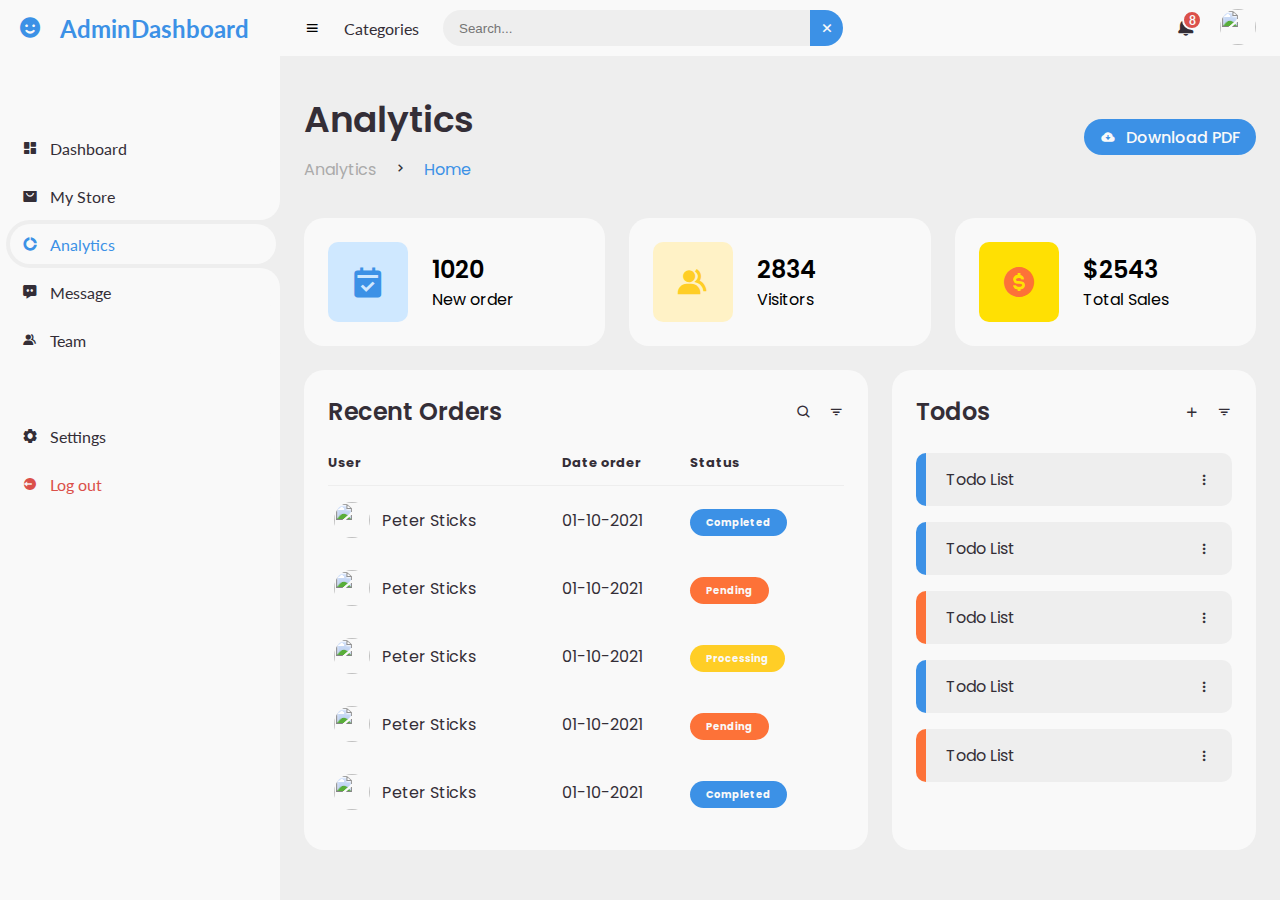
==== analytics.html @ ce83b7dd "dashboard" ====
<!DOCTYPE html>
<html lang="en">
    <head>
        <meta charset="UTF-8" />
        <meta name="viewport" content="width=device-width, initial-scale=1.0" />
        <link href="https://unpkg.com/boxicons@2.1.4/css/boxicons.min.css" rel="stylesheet" />
        <link rel="stylesheet" href="styles.css" />
        <title>AdminDashboard</title>
    </head>
    <body>
        <!-- SIDEBAR -->
        <section id="sidebar">
            <a href="#" class="brand">
                <i class="bx bxs-smile"></i>
                <span class="text">AdminDashboard</span>
            </a>

            <ul class="side-menu top">
                <li class="active">
                    <a href="index.html">
                        <i class="bx bxs-dashboard"></i>
                        <span class="text">Dashboard</span>
                    </a>
                </li>

                <li>
                    <a href="my-store.html">
                        <i class="bx bxs-shopping-bag-alt"></i>
                        <span class="text">My Store</span>
                    </a>
                </li>
                <li>
                    <a href="analytics.html">
                        <i class="bx bxs-doughnut-chart"></i>
                        <span class="text">Analytics</span>
                    </a>
                </li>
                <li>
                    <a href="message.html">
                        <i class="bx bxs-message-dots"></i>
                        <span class="text">Message</span>
                    </a>
                </li>
                <li>
                    <a href="team.html">
                        <i class="bx bxs-group"></i>
                        <span class="text">Team</span>
                    </a>
                </li>
            </ul>

            <ul class="side-menu">
                <li>
                    <a href="#">
                        <i class="bx bxs-cog"></i>
                        <span class="text">Settings</span>
                    </a>
                </li>

                <li>
                    <a href="#" class="logout">
                        <i class="bx bxs-log-out-circle"></i>
                        <span class="text">Log out</span>
                    </a>
                </li>
            </ul>
        </section>

        <section id="content">
            <nav>
                <i class="bx bx-menu"></i>
                <a href="#" class="nav-link">Categories</a>
                <form action="#">
                    <div class="form-input">
                        <input type="search" placeholder="Search..." />
                        <button type="submit" class="search-btn">
                            <i class="bx bx-search"></i>
                        </button>
                    </div>
                </form>
                <a href="#" class="notification">
                    <i class="bx bxs-bell"></i>
                    <span class="num">8</span>
                </a>

                <a href="#" class="profile">
                    <img src="images/bohemian-man-with-his-arms-crossed.jpg" alt="" />
                </a>
            </nav>

            <main>
                <div class="head-title">
                    <div class="left">
                        <h1>Analytics</h1>
                        <ul class="breadcrumb">
                            <li>
                                <a href="#">Analytics</a>
                            </li>
                            <li><i class="bx bx-chevron-right"></i></li>
                            <li>
                                <a href="#" class="active">Home</a>
                            </li>
                        </ul>
                    </div>
                    <a href="#" class="btn-download">
                        <i class="bx bxs-cloud-download"></i>
                        <span class="text">Download PDF</span>
                    </a>
                </div>

                <ul class="box-info">
                    <li>
                        <i class="bx bxs-calendar-check"></i>
                        <span class="text">
                            <h3>1020</h3>
                            <p>New order</p>
                        </span>
                    </li>

                    <li>
                        <i class="bx bxs-group"></i>
                        <span class="text">
                            <h3>2834</h3>
                            <p>Visitors</p>
                        </span>
                    </li>
                    <li>
                        <i class="bx bxs-dollar-circle"></i>
                        <span class="text">
                            <h3>$2543</h3>
                            <p>Total Sales</p>
                        </span>
                    </li>
                </ul>

                <div class="table-data">
                    <div class="order">
                        <div class="head">
                            <h3>Recent Orders</h3>
                            <i class="bx bx-search"></i>
                            <i class="bx bx-filter"></i>
                        </div>

                        <table>
                            <thead>
                                <tr>
                                    <th>User</th>
                                    <th>Date order</th>
                                    <th>Status</th>
                                </tr>
                            </thead>

                            <tbody>
                                <tr>
                                    <td>
                                        <img
                                            src="images/bohemian-man-with-his-arms-crossed.jpg"
                                            alt="" />
                                        <p>Peter Sticks</p>
                                    </td>
                                    <td>01-10-2021</td>
                                    <td><span class="status completed">Completed</span></td>
                                </tr>

                                <tr>
                                    <td>
                                        <img
                                            src="images/bohemian-man-with-his-arms-crossed.jpg"
                                            alt="" />
                                        <p>Peter Sticks</p>
                                    </td>
                                    <td>01-10-2021</td>
                                    <td><span class="status pending">Pending</span></td>
                                </tr>

                                <tr>
                                    <td>
                                        <img
                                            src="images/bohemian-man-with-his-arms-crossed.jpg"
                                            alt="" />
                                        <p>Peter Sticks</p>
                                    </td>
                                    <td>01-10-2021</td>
                                    <td><span class="status process">Processing</span></td>
                                </tr>
                                <tr>
                                    <td>
                                        <img
                                            src="images/bohemian-man-with-his-arms-crossed.jpg"
                                            alt="" />
                                        <p>Peter Sticks</p>
                                    </td>
                                    <td>01-10-2021</td>
                                    <td><span class="status pending">Pending</span></td>
                                </tr>
                                <tr>
                                    <td>
                                        <img
                                            src="images/bohemian-man-with-his-arms-crossed.jpg"
                                            alt="" />
                                        <p>Peter Sticks</p>
                                    </td>
                                    <td>01-10-2021</td>
                                    <td><span class="status completed">Completed</span></td>
                                </tr>
                            </tbody>
                        </table>
                    </div>

                    <div class="todo">
                        <div class="head">
                            <h3>Todos</h3>
                            <i class="bx bx-plus"></i>
                            <i class="bx bx-filter"></i>
                        </div>

                        <ul class="todo-list">
                            <li class="completed">
                                <p>Todo List</p>
                                <i class="bx bx-dots-vertical-rounded"></i>
                            </li>
                            <li class="completed">
                                <p>Todo List</p>
                                <i class="bx bx-dots-vertical-rounded"></i>
                            </li>
                            <li class="not-completed">
                                <p>Todo List</p>
                                <i class="bx bx-dots-vertical-rounded"></i>
                            </li>
                            <li class="completed">
                                <p>Todo List</p>
                                <i class="bx bx-dots-vertical-rounded"></i>
                            </li>
                            <li class="not-completed">
                                <p>Todo List</p>
                                <i class="bx bx-dots-vertical-rounded"></i>
                            </li>
                        </ul>
                    </div>
                </div>
            </main>
        </section>

        <script src="script.js"></script>
    </body>
</html>
---- styles.css ----
@import url("https://fonts.googleapis.com/css2?family=Lato:ital,wght@0,100;0,300;0,400;0,700;0,900;1,100;1,300;1,400;1,700;1,900&family=Poppins:ital,wght@0,100;0,200;0,300;0,400;0,500;0,600;0,700;0,800;0,900;1,100;1,200;1,300;1,400;1,500;1,600;1,700;1,800;1,900&display=swap");

* {
    margin: 0;
    padding: 0;
    box-sizing: border-box;
}

a {
    text-decoration: none;
}

li {
    list-style: none;
}

:root {
    --poppins: "Poppins", sans-serif;
    --lato: "lato", sans-serif;

    --light: #f9f9f9;
    --blue: #3c91e6;
    --light-blue: #cfe8ff;
    --grey: #eee;
    --dark-grey: #aaaaaa;
    --dark: #342e37;
    --red: #db504a;
    --yellow: #ffce26;
    --light-yellow: #fff2c6;
    --orange: #fd7238;
    --light-orange: #ffe003;
}
html {
    overflow-x: hidden;
}
body {
    background-color: var(--grey);
    overflow-x: hidden;
}

/* SIDEBAR */
#sidebar {
    position: fixed;
    top: 0;
    left: 0;
    width: 280px;
    height: 100%;
    background-color: var(--light);
    z-index: 1000;
    font-family: var(--lato);
    transition: 0.3s ease;
    overflow-x: hidden;
    scrollbar-width: none;
}
#sidebar::-webkit-scrollbar {
    display: none;
}
#sidebar.hide {
    width: 60px;
}

#sidebar .brand {
    font-size: 24px;
    font-weight: 700;
    height: 56px;
    display: block;
    display: flex;
    align-items: center;
    color: var(--blue);
    position: sticky;
    top: 0;
    left: 0;
    background: var(--light);
    z-index: 500;
    padding-bottom: 20px;
    box-sizing: content-box;
}

#sidebar .brand .bx {
    min-width: 60px;
    display: flex;
    justify-content: center;
}

#sidebar .side-menu {
    width: 100%;
    margin-top: 48px;
}

#sidebar .side-menu li {
    height: 48px;
    background: transparent;
    margin-left: 6px;
    border-radius: 48px 0 0 48px;
    padding: 4px;
}

#sidebar .side-menu li.active {
    background: var(--grey);
    position: relative;
}

#sidebar .side-menu li.active::before {
    content: "";
    position: absolute;
    width: 40px;
    height: 40px;
    border-radius: 50%;
    top: -40px;
    right: 0;
    box-shadow: 20px 20px 0 var(--grey);
    z-index: -1;
}

#sidebar .side-menu li.active::after {
    content: "";
    position: absolute;
    width: 40px;
    height: 40px;
    border-radius: 50%;
    bottom: -40px;
    right: 0;
    box-shadow: 20px -20px 0 var(--grey);
    z-index: -1;
}

#sidebar .side-menu li a {
    width: 100%;
    height: 100%;
    background: var(--light);
    display: flex;
    align-items: center;
    border-radius: 48px;
    font-size: 16px;
    color: var(--dark);
    white-space: nowrap;
    overflow-x: hidden;
}

#sidebar .side-menu li.active a {
    color: var(--blue);
}

#sidebar.hide .side-menu li a {
    width: calc(48px - (4px * 2));
    transition: width 0.3s ease;
}

#sidebar .side-menu li a.logout {
    color: var(--red);
}

#sidebar .side-menu.top li a:hover {
    color: var(--blue);
}
#sidebar .side-menu li a .bx {
    min-width: calc(60px - ((4px + 6px) * 2));
    display: flex;
    justify-content: center;
}
/* SIDEBAR */

/* CONTENT */
#content {
    position: relative;
    width: calc(100% - 280px);
    left: 280px;
    transition: 0.3s ease;
}

#sidebar.hide ~ #content {
    width: calc(100% - 60px);
    left: 60px;
}
/* CONTENT */

/* NAVBAR */
#content nav {
    height: 56px;
    background: var(--light);
    padding: 0 24px;
    display: flex;
    align-items: center;
    grid-gap: 24px;
    font-family: var(--lato);
    position: sticky;
    top: 0;
    left: 0;
    z-index: 2000;
}

#content nav::before {
    content: "";
    position: absolute;
    width: 40px;
    height: 40px;
    bottom: -40px;
    left: 0;
    border-radius: 50%;
    box-shadow: -20px -20px 0 var (--light);
}

#content nav a {
    color: var(--dark);
}

#content nav .bx.bx-menu {
    cursor: pointer;
}

#content nav .nav-link {
    font-size: 16px;
    transition: 0.3s ease;
}

#content nav .nav-link:hover {
    color: var(--blue);
}

#content nav form {
    max-width: 400px;
    width: 100%;
    margin-right: auto;
}

#content nav form .form-input {
    display: flex;
    align-items: center;
    height: 36px;
}

#content nav form .form-input input {
    flex-grow: 1;
    padding: 0 16px;
    height: 100%;
    border: none;
    background: var(--grey);
    border-radius: 36px 0 0 36px;
    outline: none;
    width: 100%;
}

#content nav form .form-input button {
    width: 36px;
    height: 100%;
    display: flex;
    justify-content: center;
    align-items: center;
    background: var(--blue);
    color: var(--light);
    font-size: 18px;
    border: none;
    outline: none;
    border-radius: 0 36px 36px 0;
    cursor: pointer;
}

#content nav .notification {
    font-size: 20px;
    position: relative;
}

#content nav .notification .num {
    position: absolute;
    top: -6px;
    right: -6px;
    width: 20px;
    height: 20px;
    border-radius: 50%;
    border: 2px solid var(--light);
    background: var(--red);
    color: var(--light);
    font-weight: 700;
    font-size: 12px;
    display: flex;
    justify-content: center;
    align-items: center;
}

#content nav .profile img {
    width: 36px;
    height: 36px;
    object-fit: cover;
    border-radius: 50%;
}
/* NAVBAR */

/* MAIN */

#content main {
    width: 100%;
    padding: 36px 24px;
    font-family: var(--poppins);
    max-height: calc(100vh - 56px);
    overflow-y: auto;
}

#content main .head-title {
    display: flex;
    align-items: center;
    justify-content: space-between;
    grid-gap: 16px;
    flex-wrap: wrap;
}

#content main .head-title .left h1 {
    font-size: 36px;
    font-weight: 600;
    margin-bottom: 10px;
    color: var(--dark);
}

#content main .head-title .left .breadcrumb {
    display: flex;
    align-items: center;
    grid-gap: 16px;
}

#content main .head-title .left .breadcrumb li {
    color: var(--dark);
}

#content main .head-title .left .breadcrumb li a {
    color: var(--dark-grey);
    pointer-events: none;
}

#content main .head-title .left .breadcrumb li a.active {
    color: var(--blue);
    pointer-events: unset;
}
#content main .head-title .btn-download {
    height: 36px;
    padding: 0 16px;
    border-radius: 36px;
    background: var(--blue);
    color: var(--light);
    display: flex;
    justify-content: center;
    align-items: center;
    grid-gap: 10px;
    font-weight: 500;
}

#content main .box-info {
    display: grid;
    grid-template-columns: repeat(auto-fit, minmax(240px, 1fr));
    grid-gap: 24px;
    margin-top: 36px;
}

#content main .box-info li {
    padding: 24px;
    background: var(--light);
    border-radius: 20px;
    display: flex;
    align-items: center;
    grid-gap: 24px;
}
#content main .box-info li .bx {
    width: 80px;
    height: 80px;
    border-radius: 10px;
    font-size: 36px;
    display: flex;
    justify-content: center;
    align-items: center;
}

#content main .box-info li:nth-child(1) .bx {
    background: var(--light-blue);
    color: var(--blue);
}

#content main .box-info li:nth-child(2) .bx {
    background: var(--light-yellow);
    color: var(--yellow);
}

#content main .box-info li:nth-child(3) .bx {
    background: var(--light-orange);
    color: var(--orange);
}

#content main .box-info li .text h3 {
    font-size: 24px;
    font-weight: 600;
}

#content main .table-data {
    display: flex;
    flex-wrap: wrap;
    grid-gap: 24px;
    margin-top: 24px;
    width: 100%;
    color: var(--dark);
}

#content main .table-data > div {
    border-radius: 20px;
    background: var(--light);
    padding: 24px;
    overflow-x: auto;
}

#content main .table-data .head {
    display: flex;
    align-items: center;
    grid-gap: 16px;
    margin-bottom: 24px;
}

#content main .table-data .head h3 {
    margin-right: auto;
    font-size: 24px;
    font-weight: 600;
}

#content main .table-data .head .bx {
    cursor: pointer;
}

#content main .table-data .order {
    flex-grow: 1;
    flex-basis: 500px;
}

#content main .table-data .order table {
    width: 100%;
    border-collapse: collapse;
}

#content main .table-data .order table th {
    padding-bottom: 12px;
    font-size: 13px;
    text-align: left;
    border-bottom: 1px solid var(--grey);
}

#content main .table-data .order table td {
    padding: 16px 0;
}

#content main .table-data .order table tr td:first-child {
    display: flex;
    align-items: center;
    grid-gap: 12px;
    padding-left: 6px;
}

#content main .table-data .order table tr td img {
    width: 36px;
    height: 36px;
    border-radius: 50%;
    object-fit: cover;
}

#content main .table-data .order table tbody tr:hover {
    background: var(--grey);
}

#content main .table-data .order table tr td .status {
    font-size: 10px;
    padding: 6px 16px;
    color: var(--light);
    border-radius: 20px;
    font-weight: 700;
}

#content main .table-data .order table tr td .status.completed {
    background: var(--blue);
}

#content main .table-data .order table tr td .status.process {
    background: var(--yellow);
}
#content main .table-data .order table tr td .status.pending {
    background: var(--orange);
}

#content main .table-data .todo {
    flex-grow: 1;
    flex-basis: 300px;
}

#content main .table-data .todo .todo-list {
    width: 100%;
}

#content main .table-data .todo .todo-list li {
    width: 100%;
    margin-bottom: 16px;
    background: var(--grey);
    border-radius: 10px;
    padding: 14px 20px;
    display: flex;
    justify-content: space-between;
    align-items: center;
    border-left: 10px solid;
}

#content main .table-data .todo .todo-list li .bx {
    cursor: pointer;
}

#content main .table-data .todo .todo-list li.completed {
    border-left: 10px solid var(--blue);
}

#content main .table-data .todo .todo-list li.not-completed {
    border-left: 10px solid var(--orange);
}

#content main .table-data .todo .todo-list li:last-child {
    margin-bottom: 0;
}
/* MAIN */

/* MEDIA RESPONSIVENESS */
@media screen and (max-width: 768px) {
    #sidebar {
        width: 200px;
    }
    #content {
        width: calc(100% - 60px);
        left: 200px;
    }

    #content nav .nav-link {
        display: none;
    }
}

@media screen and (max-width: 576px) {
    #content nav form .form-input input {
        display: none;
    }

    #content nav form .form-input button {
        width: auto;
        height: auto;
        background: transparent;
        border-radius: none;
        color: var(--dark);
    }

    #content nav form.show .form-input input {
        display: block;
        width: 100%;
    }
    #content nav form.show .form-input button {
        width: 36px;
        height: 100%;
        border-radius: 0 36px 36px 0;
        color: var (--light);
        background: var(--red);
    }
    #content nav form.show ~ .notification,
    #content nav form.show ~ .profile {
        display: none;
    }

    #content main .box-info {
        grid-template-columns: 1fr;
    }

    #content main .table-data .head {
        min-width: 420px;
    }

    #content main .table-data .order table {
        min-width: 420px;
    }

    #content main .table-data .todo .todo-list {
        min-width: 420px;
    }
}

@media screen and (max-width: 400px) {
    .product-card h2 {
        overflow: hidden;
    }

    .product-card {
        max-width: 90%;
    }
}

@media screen and (max-width: 360px) {
    .product-card {
        max-width: 90%;
    }

    .product-card h2 {
        max-width: 100px;
        overflow: hidden;
        font-size: 5px;
    }
}

@media screen and (max-width: 360px) {
    .product-card {
        max-width: 90%;
    }

    .product-card img {
        max-width: 80px;
    }
}

/* MEDIA RESPONSIVENESS */

/* My-store styling */

.container {
    width: 100%;
    max-width: 1800px;
    background-color: white;
    padding: 20px;
    border-radius: 8px;
    box-shadow: 0 5px 15px rgba(0, 0, 0, 0.1);
}

.product-card {
    border: 1px solid #ddd;
    padding: 15px;
    margin: 10px;
    text-align: center;
    width: 200px;
    border-radius: 8px;
    padding: 15px;
    box-shadow: 0 4px 8px rgba(0, 0, 0, 0.1);
    transition: transform 0.2s;
}

.product-card:hover {
    transform: scale(1.05);
    cursor: pointer;
}

.product-card img {
    width: 100px;
    height: 100px;
    object-fit: contain;
}
#product-list {
    display: flex;
    flex-wrap: wrap;
    justify-content: space-around;
}
.product-card h2 {
    text-align: center;
    justify-content: center;
    margin-bottom: 20px;
    font-size: 1rem;
}

.product-card p {
    justify-content: center;
    text-align: center;
    align-items: center;
    justify-items: center;
}

.product-price {
    font-size: 1.4rem;
    color: #ff5722;
    font-weight: bold;
    margin: 10px 0;
}

.product-description {
    font-size: 0.9rem;
    color: #555;
    margin-bottom: 15px;
    line-height: 1.5;
    max-height: 60px;
    overflow: hidden;
    text-overflow: ellipsis;
}

.product-ratings {
    font-size: 1rem;
    color: #4caf50;
    font-weight: 600;
}
/* My-store styling */
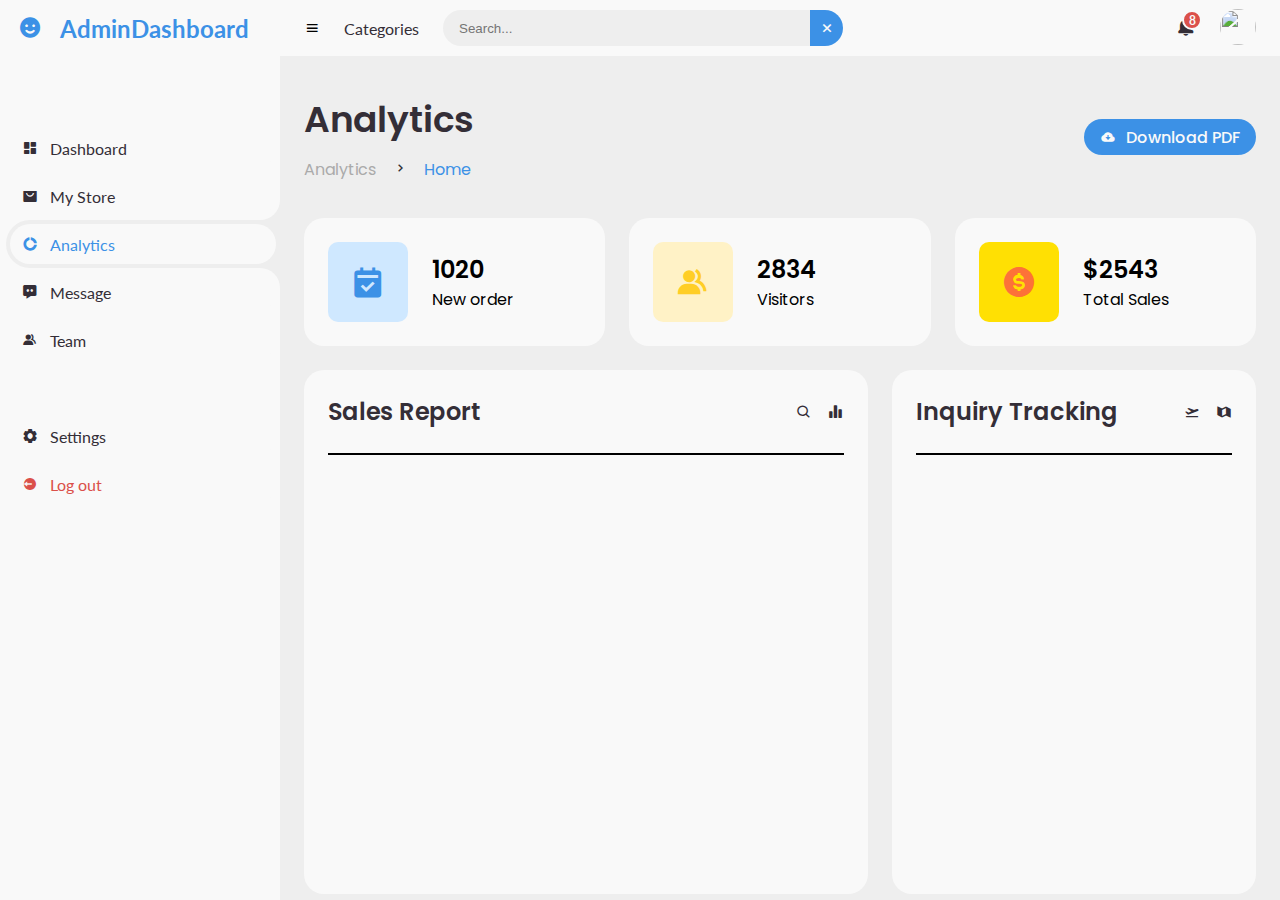
==== commit c322938c: "new" ====
--- a/analytics.html
+++ b/analytics.html
@@ -5,6 +5,8 @@
         <meta name="viewport" content="width=device-width, initial-scale=1.0" />
         <link href="https://unpkg.com/boxicons@2.1.4/css/boxicons.min.css" rel="stylesheet" />
         <link rel="stylesheet" href="styles.css" />
+        <script src="https://cdn.jsdelivr.net/npm/chart.js"></script>
+
         <title>AdminDashboard</title>
     </head>
     <body>
@@ -136,105 +138,55 @@
                 <div class="table-data">
                     <div class="order">
                         <div class="head">
-                            <h3>Recent Orders</h3>
+                            <h3>Sales Report</h3>
                             <i class="bx bx-search"></i>
-                            <i class="bx bx-filter"></i>
+                            <i class="bx bxs-bar-chart-alt-2"></i>
                         </div>
 
-                        <table>
-                            <thead>
-                                <tr>
-                                    <th>User</th>
-                                    <th>Date order</th>
-                                    <th>Status</th>
-                                </tr>
-                            </thead>
-
-                            <tbody>
-                                <tr>
-                                    <td>
-                                        <img
-                                            src="images/bohemian-man-with-his-arms-crossed.jpg"
-                                            alt="" />
-                                        <p>Peter Sticks</p>
-                                    </td>
-                                    <td>01-10-2021</td>
-                                    <td><span class="status completed">Completed</span></td>
-                                </tr>
-
-                                <tr>
-                                    <td>
-                                        <img
-                                            src="images/bohemian-man-with-his-arms-crossed.jpg"
-                                            alt="" />
-                                        <p>Peter Sticks</p>
-                                    </td>
-                                    <td>01-10-2021</td>
-                                    <td><span class="status pending">Pending</span></td>
-                                </tr>
-
-                                <tr>
-                                    <td>
-                                        <img
-                                            src="images/bohemian-man-with-his-arms-crossed.jpg"
-                                            alt="" />
-                                        <p>Peter Sticks</p>
-                                    </td>
-                                    <td>01-10-2021</td>
-                                    <td><span class="status process">Processing</span></td>
-                                </tr>
-                                <tr>
-                                    <td>
-                                        <img
-                                            src="images/bohemian-man-with-his-arms-crossed.jpg"
-                                            alt="" />
-                                        <p>Peter Sticks</p>
-                                    </td>
-                                    <td>01-10-2021</td>
-                                    <td><span class="status pending">Pending</span></td>
-                                </tr>
-                                <tr>
-                                    <td>
-                                        <img
-                                            src="images/bohemian-man-with-his-arms-crossed.jpg"
-                                            alt="" />
-                                        <p>Peter Sticks</p>
-                                    </td>
-                                    <td>01-10-2021</td>
-                                    <td><span class="status completed">Completed</span></td>
-                                </tr>
-                            </tbody>
-                        </table>
+                        <div class="chart-container">
+                            <canvas id="barChart"></canvas>
+                        </div>
                     </div>
 
                     <div class="todo">
                         <div class="head">
-                            <h3>Todos</h3>
-                            <i class="bx bx-plus"></i>
-                            <i class="bx bx-filter"></i>
+                            <h3>Inquiry Tracking</h3>
+                            <i class="bx bxs-plane-take-off"></i>
+                            <i class="bx bxs-map-alt"></i>
                         </div>
 
                         <ul class="todo-list">
-                            <li class="completed">
-                                <p>Todo List</p>
-                                <i class="bx bx-dots-vertical-rounded"></i>
-                            </li>
-                            <li class="completed">
-                                <p>Todo List</p>
-                                <i class="bx bx-dots-vertical-rounded"></i>
-                            </li>
-                            <li class="not-completed">
-                                <p>Todo List</p>
-                                <i class="bx bx-dots-vertical-rounded"></i>
-                            </li>
-                            <li class="completed">
-                                <p>Todo List</p>
-                                <i class="bx bx-dots-vertical-rounded"></i>
-                            </li>
-                            <li class="not-completed">
-                                <p>Todo List</p>
-                                <i class="bx bx-dots-vertical-rounded"></i>
-                            </li>
+                            <div class="chart-container">
+                                <canvas id="inquiryTrackingChart"></canvas>
+                            </div>
+                        </ul>
+                    </div>
+                </div>
+
+                <div class="table-data">
+                    <div class="order">
+                        <div class="head">
+                            <h3>Income Report</h3>
+                            <i class="bx bx-search"></i>
+                            <i class="bx bx-money-withdraw"></i>
+                        </div>
+
+                        <div class="chart-container">
+                            <canvas id="incomeChart"></canvas>
+                        </div>
+                    </div>
+
+                    <div class="todo">
+                        <div class="head">
+                            <h3>Expenditure Report</h3>
+                            <i class="bx bx-search"></i>
+                            <i class="bx bxl-stack-overflow"></i>
+                        </div>
+
+                        <ul class="todo-list">
+                            <div class="chart-container">
+                                <canvas id="expenditureChart"></canvas>
+                            </div>
                         </ul>
                     </div>
                 </div>
--- a/styles.css
+++ b/styles.css
@@ -405,6 +405,7 @@
 
 #content main .table-data .head {
     display: flex;
+    justify-content: space-between;
     align-items: center;
     grid-gap: 16px;
     margin-bottom: 24px;
@@ -575,9 +576,28 @@
     #content main .table-data .todo .todo-list {
         min-width: 420px;
     }
+
+    .order canvas {
+        min-width: 420px;
+    }
+
+    .order .chart-container {
+        min-width: 420px;
+    }
 }
 
 @media screen and (max-width: 400px) {
+    #content main .table-data .head {
+        min-width: 420px;
+    }
+
+    #content main .table-data .order table {
+        min-width: 420px;
+    }
+
+    #content main .table-data .todo .todo-list {
+        min-width: 420px;
+    }
     .product-card h2 {
         overflow: hidden;
     }
@@ -585,9 +605,28 @@
     .product-card {
         max-width: 90%;
     }
+
+    .order canvas {
+        min-width: 420px;
+    }
+
+    .order .chart-container {
+        min-width: 420px;
+    }
 }
 
 @media screen and (max-width: 360px) {
+    #content main .table-data .head {
+        min-width: 420px;
+    }
+
+    #content main .table-data .order table {
+        min-width: 420px;
+    }
+
+    #content main .table-data .todo .todo-list {
+        min-width: 420px;
+    }
     .product-card {
         max-width: 90%;
     }
@@ -597,15 +636,30 @@
         overflow: hidden;
         font-size: 5px;
     }
-}
-
-@media screen and (max-width: 360px) {
+
+    .order canvas {
+        min-width: 420px;
+    }
+
+    .order .chart-container {
+        min-width: 420px;
+    }
+}
+
+@media screen and (max-width: 320px) {
     .product-card {
         max-width: 90%;
     }
 
     .product-card img {
         max-width: 80px;
+    }
+    .order canvas {
+        min-width: 420px;
+    }
+
+    .order .chart-container {
+        min-width: 420px;
     }
 }
 
@@ -686,3 +740,39 @@
     font-weight: 600;
 }
 /* My-store styling */
+
+/* Analytics styling */
+.chart-container #barChart {
+    width: 100%;
+    height: 400px;
+    min-width: 420px;
+}
+
+.chart-container #inquiryTrackingChart {
+    width: 100%;
+    height: 400px;
+    padding: 2px;
+}
+
+.chart-container #incomeChart {
+    width: 100%;
+    height: 400px;
+    padding: 2px;
+    min-width: 420px;
+}
+
+.chart-container .expenditureChart {
+    width: 100%;
+    height: 400px;
+    padding: 2px;
+    min-width: 420px;
+}
+
+.chart-container {
+    border-top: solid 2px black;
+    padding: 4px;
+    justify-content: center;
+    align-items: center;
+}
+
+/* Analytics styling */
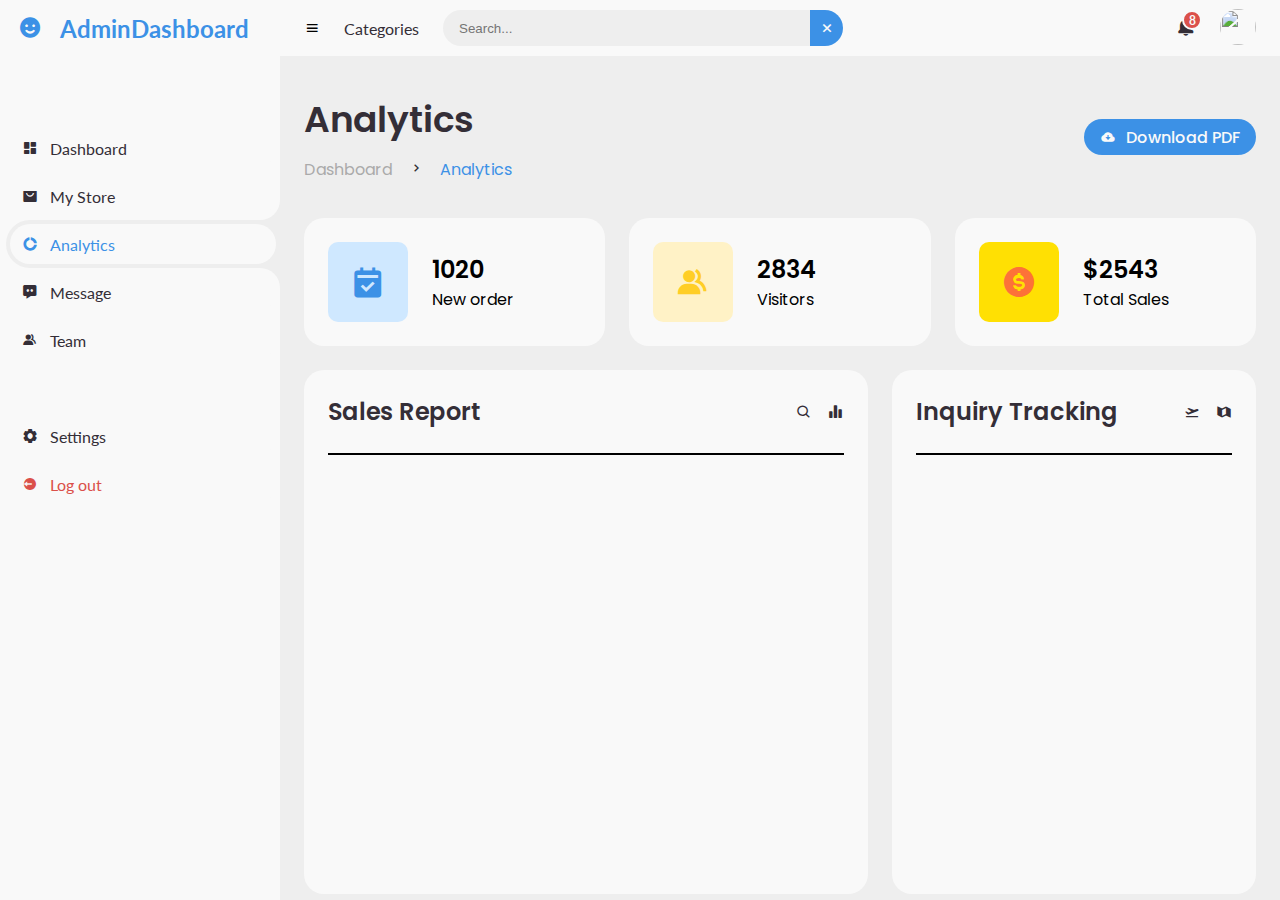
==== commit 39e7ce40: "updated code" ====
--- a/analytics.html
+++ b/analytics.html
@@ -96,11 +96,11 @@
                         <h1>Analytics</h1>
                         <ul class="breadcrumb">
                             <li>
-                                <a href="#">Analytics</a>
+                                <a href="index.html">Dashboard</a>
                             </li>
                             <li><i class="bx bx-chevron-right"></i></li>
                             <li>
-                                <a href="#" class="active">Home</a>
+                                <a href="analytics.html" class="active">Analytics</a>
                             </li>
                         </ul>
                     </div>
--- a/styles.css
+++ b/styles.css
@@ -627,15 +627,6 @@
     #content main .table-data .todo .todo-list {
         min-width: 420px;
     }
-    .product-card {
-        max-width: 90%;
-    }
-
-    .product-card h2 {
-        max-width: 100px;
-        overflow: hidden;
-        font-size: 5px;
-    }
 
     .order canvas {
         min-width: 420px;
@@ -644,16 +635,48 @@
     .order .chart-container {
         min-width: 420px;
     }
+
+    .team-section {
+        padding: 16px;
+    }
+
+    .team-container {
+        display: flex;
+        flex-direction: column;
+        align-items: center;
+    }
+
+    .team-member {
+        width: 100%;
+        margin-bottom: 20px;
+    }
+
+    .team-member img {
+        width: 80px;
+        height: 80px;
+        object-fit: cover;
+        border-radius: 50%;
+    }
+
+    .team-member h3 {
+        font-size: 14px;
+        text-align: center;
+        margin: 10px 0;
+    }
+
+    .role {
+        font-size: 12px;
+        text-align: center;
+        color: gray;
+    }
+
+    .order .head2 h2 {
+        font-size: 18px;
+        text-align: center;
+    }
 }
 
 @media screen and (max-width: 320px) {
-    .product-card {
-        max-width: 90%;
-    }
-
-    .product-card img {
-        max-width: 80px;
-    }
     .order canvas {
         min-width: 420px;
     }
@@ -661,19 +684,74 @@
     .order .chart-container {
         min-width: 420px;
     }
+    .team-section {
+        padding: 16px;
+    }
+
+    .team-container {
+        display: flex;
+        flex-direction: column;
+        align-items: center;
+    }
+
+    .team-member {
+        width: 100%;
+        margin-bottom: 20px;
+    }
+
+    .team-member img {
+        width: 80px;
+        height: 80px;
+        object-fit: cover;
+        border-radius: 50%;
+    }
+
+    .team-member h3 {
+        font-size: 14px;
+        text-align: center;
+        margin: 10px 0;
+    }
+
+    .role {
+        font-size: 12px;
+        text-align: center;
+        color: gray;
+    }
+
+    .order .head2 h2 {
+        font-size: 18px;
+        text-align: center;
+    }
 }
 
 /* MEDIA RESPONSIVENESS */
 
 /* My-store styling */
 
-.container {
-    width: 100%;
-    max-width: 1800px;
+.table-data1 {
+    margin: auto;
     background-color: white;
     padding: 20px;
-    border-radius: 8px;
-    box-shadow: 0 5px 15px rgba(0, 0, 0, 0.1);
+    border-radius: 20px;
+    margin-top: 24px;
+}
+
+.table-data1 .order .product-i {
+    display: flex;
+    gap: 8px;
+}
+
+.table-data1 .order .head {
+    display: flex;
+    justify-content: space-between;
+    align-items: center;
+    padding: 20px;
+    gap: 0.8rem;
+}
+
+.table-data1 .order .head h3 {
+    font-size: 24px;
+    font-weight: 600;
 }
 
 .product-card {
@@ -774,5 +852,84 @@
     justify-content: center;
     align-items: center;
 }
-
 /* Analytics styling */
+
+/* Team styling */
+.team-section {
+    text-align: center;
+    padding: 50px 0;
+    background: var(--light);
+    margin: auto;
+    border-radius: 20px;
+    margin-top: 20px;
+}
+
+.team-section .order .head2 {
+    display: flex;
+    justify-content: center;
+    align-items: center;
+    gap: 1rem;
+    margin-bottom: 20px;
+}
+.team-section h2 {
+    font-size: 2rem;
+    color: #333;
+}
+
+.team-section .head2 i {
+    font-size: 1rem;
+}
+
+.team-container {
+    display: flex;
+    justify-content: center;
+    flex-wrap: wrap;
+    gap: 20px;
+    margin-bottom: 20px;
+}
+
+.team-member {
+    background-color: #f9f9f9;
+    padding: 20px;
+    border-radius: 8px;
+    width: 200px;
+    box-shadow: 0 4px 8px rgba(0, 0, 0, 0.1);
+    transition: transform 0.3s ease;
+    cursor: pointer;
+}
+
+.team-member img {
+    width: 150px;
+    height: 150px;
+    border-radius: 50%;
+    margin-bottom: 15px;
+    object-fit: cover;
+}
+
+.team-member h3 {
+    margin: 10px 0;
+    font-size: 1.2em;
+    color: #333;
+}
+
+.role {
+    color: #777;
+    font-size: 0.9em;
+}
+
+.team-member:hover {
+    transform: translateY(-10px);
+    box-shadow: 0 8px 16px rgba(0, 0, 0, 0.2);
+}
+
+.team-member:hover img {
+    transform: scale(1.1);
+}
+
+.role {
+    color: #777;
+    font-size: 0.9em;
+    transition: color 0.3s ease;
+}
+
+/* Team styling */
